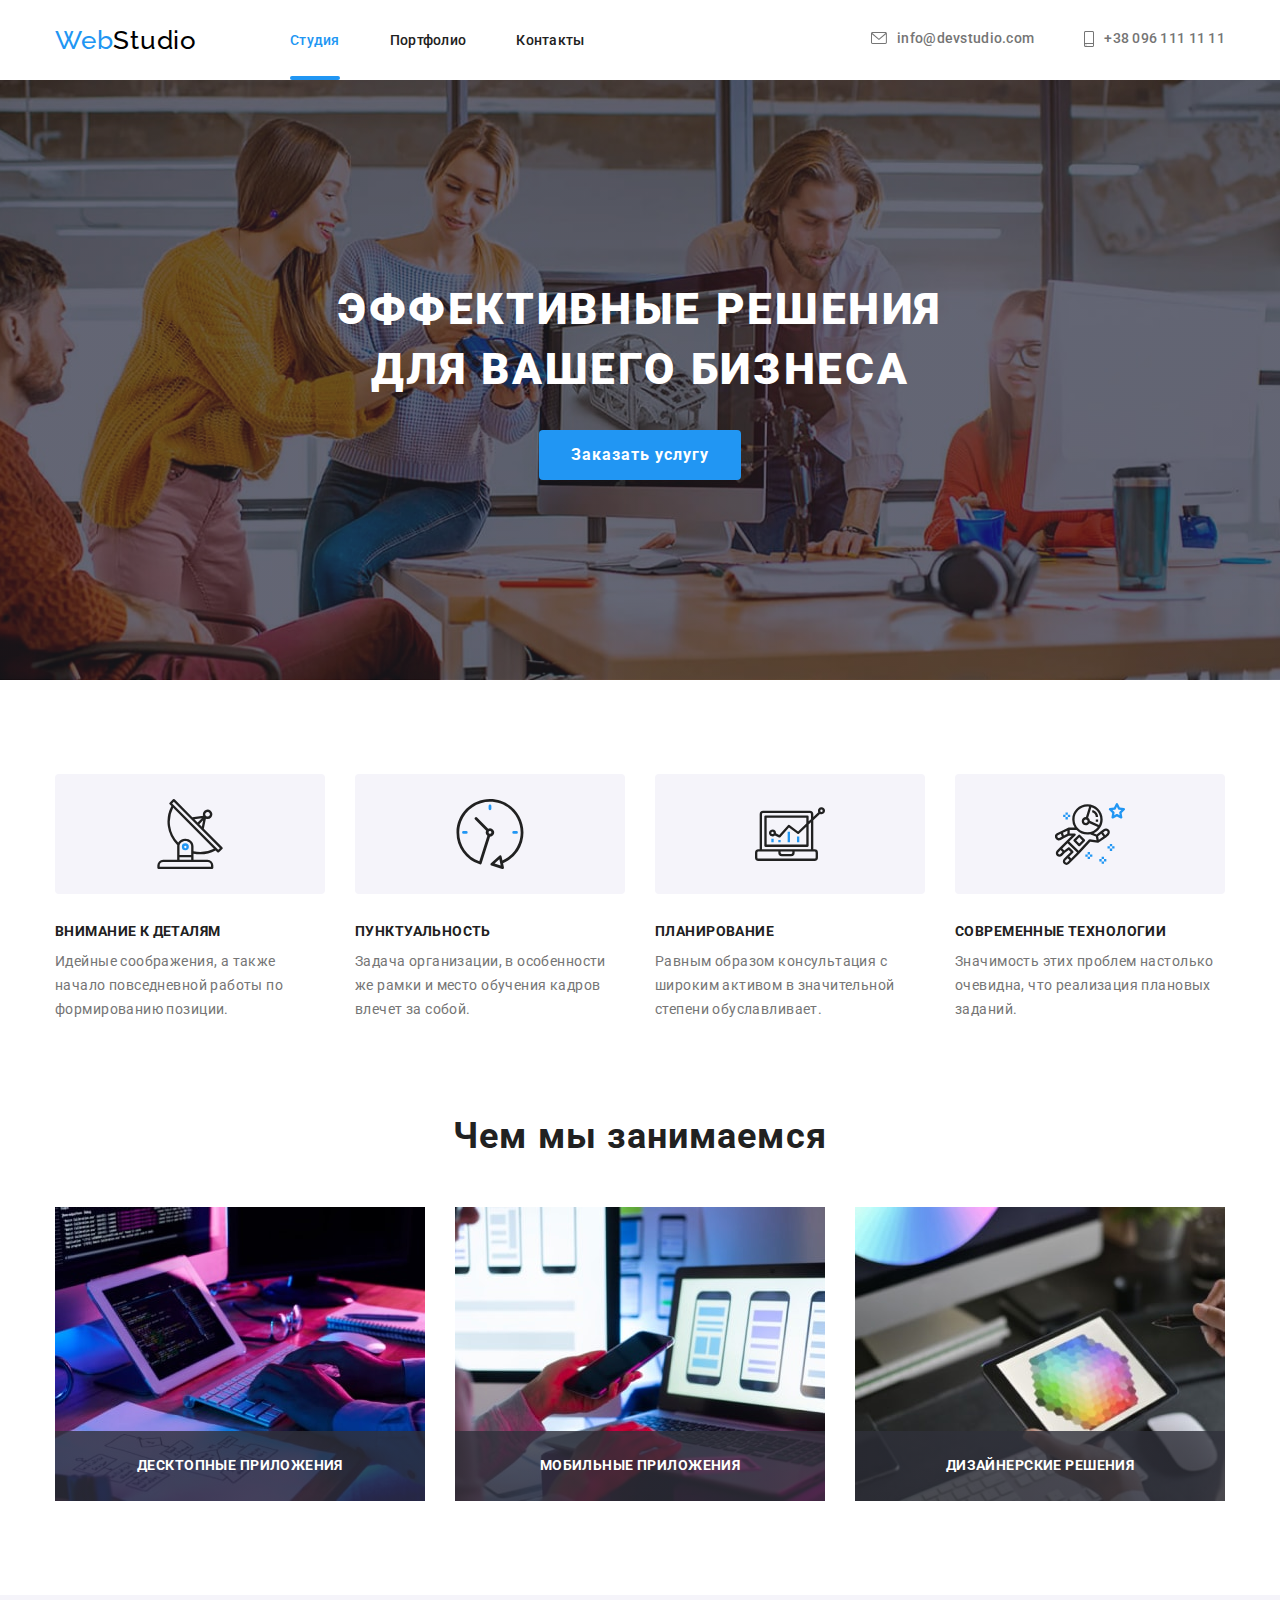
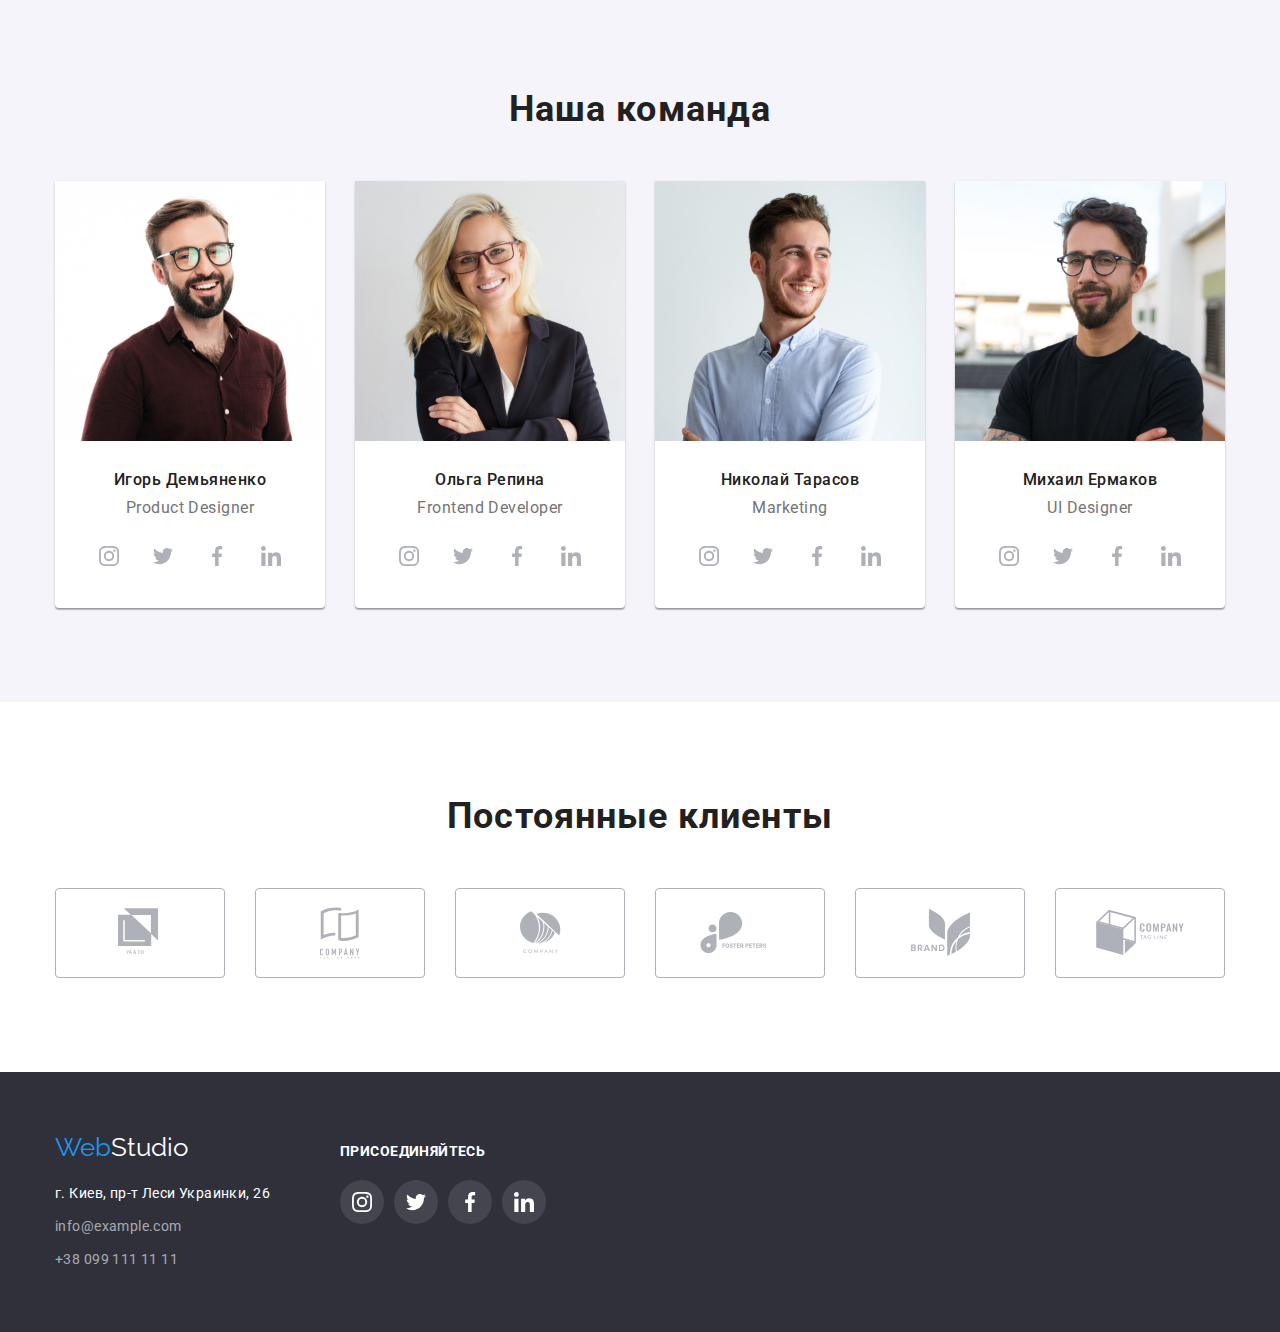
==== index.html @ 97309ea2 "Клонирует репозиторий" ====
<!DOCTYPE html>
<html lang="ru">
  <head>
    <meta charset="UTF-8" />
    <meta name="viewport" content="width=device-width, initial-scale=1.0" />
    <title lang="en">WebStudio</title>
    <link rel="preconnect" href="https://fonts.gstatic.com">
    <link rel="stylesheet" href="./css/modern-normalize.css">
    <link href="https://fonts.googleapis.com/css2?family=Raleway:wght@700&family=Roboto:wght@400;500;700;900&display=swap"
      rel="stylesheet">
    <link rel="stylesheet" href="./css/style.css">
  </head>

  <body>
<!--header-->
    <header>
      <div class="container">
        <nav class="nav">
          <a class="logo-header link" href="./index.html" aria-label="логотип"><span class="logo-web">Web</span>Studio</a>
          <ul class="nav-links list">
            <li class="nav-link-item">
              <a class="studio nav-link current link" href="./index.html">Студия</a>
            </li>
            <li class="nav-link-item">
              <a class="portfolio nav-link link" href="./portfolio.html">Портфолио</a>
            </li>
            <li class="nav-link-item">
              <a class="contacts nav-link link" href="">Контакты</a>
            </li>
          </ul>
        </nav>
        <address class="header-address">
          <ul class="header-address-list list">
            <li class="header-address-item" >
              <a class="address-item link" target="_blank" rel="noopener noreferrer" href="mailto:info@devstudio.com">
                <div class="address-icon">
                  <svg width="16" height="12">
                    <use href="./images/sprite.svg#icon-envelope"></use>
                  </svg>
                </div>
                info@devstudio.com</a>
            </li>
            <li class="header-address-item" >
              <a class="address-item link" target="_blank" rel="noopener noreferrer" href="tel:+380961111111">
                <div class="address-icon">
                  <svg width="10" height="16">
                    <use href="./images/sprite.svg#icon-smartphone"></use>
                  </svg>
                </div>
                +38 096 111 11 11</a>
            </li>
          </ul>
        </address>
      </div>
    </header>

    <main>
      <!--hero section-->
      
      <section class="hero">
        <div class="container hero">
          <h1 class="hero-title">Эффективные решения для вашего бизнеса</h1>
          <button class="button-studio-hero " data-modal-open
                  type="button">
                  Заказать услугу
                      </button>
        </div>
      </section>

      <!-- модальное окно -->
      
      <div class="modal is-hidden" data-modal>
        <div class="modal-window">
          <button class="close-btn" type="button" aria-label="Закрывает модальное окно" data-modal-close>
            <svg class="icon-close">
              <use href="./images/sprite.svg#icon-close-black-18px" width="18" height="18"></use>
            </svg>
          </button>
        </div>
      </div>
      
       <!-- Наши перимущества -->
      <section class="features">
        <div class="container section">
          <h2 class="visually-hidden">Наши перимущества</h2>            
          <ul class="features-list list">
            <li class="features-list-item">
              <div class="features-pic-wrap">
                <svg class="features-pic" >
                  <use href="./images/sprite.svg#icon-antenna"></use>
                </svg>
              </div>
              <h3 class="features-item-title">Внимание к деталям</h3>
              <p class="features-item-text">
                Идейные соображения, а также начало повседневной работы по
                формированию позиции.                
              </p>
            </li>
            <li class="features-list-item">
              <div class="features-pic-wrap">
                <svg class="features-pic" >
                  <use href="./images/sprite.svg#icon-clock "></use>
                </svg>
              </div>
              <h3 class="features-item-title">Пунктуальность</h3>
              <p class="features-item-text">
                Задача организации, в особенности же рамки и место обучения кадров
                влечет за собой.
              </p>
            </li>
            <li class="features-list-item">
              <div class="features-pic-wrap">
                <svg class="features-pic" >
                  <use href="./images/sprite.svg#icon-diagram"></use>
                </svg>
              </div>
              <h3 class="features-item-title">Планирование</h3>
              <p class="features-item-text">
                Равным образом консультация с широким активом в значительной
                степени обуславливает.
              </p>
            </li>
            <li class="features-list-item">
              <div class="features-pic-wrap">
                <svg class="features-pic" >
                  <use href="./images/sprite.svg#icon-astronaut"></use>
                </svg>
              </div>
              <h3 class="features-item-title">Современные технологии</h3>
              <p class="features-item-text">
                Значимость этих проблем настолько очевидна, что реализация
                плановых заданий.
              </p>
            </li>
          </ul>
        <!-- </div> -->
        
        
        <!-- Чем мы занимаемся -->
        <!-- <div class="works"> -->
          <h2 class="works-title section-title">Чем мы занимаемся</h2>
          <ul class="works-list list">
            <li class="works-list-item">
              <img src="./images/typing.jpg" alt="человек печатает на клавиатуре" width="370" height="294" />
              <p class="works-item-title">Десктопные приложения</p>
            </li>
            <li class="works-list-item">
              <img src="./images/looking-on-smartphone.jpg" alt="человек смотрит на смартфон" width="370" height="294" />
              <p class="works-item-title">Мобильные приложения</p> 
            </li>
            <li class="works-list-item">
              <img src="./images/looking-on-tablet.jpg" alt="человек работает с планшетом" width="370" height="294" />
              <p class="works-item-title">Дизайнерские решения</p> 
            </li>
          </ul>
        </div>
      </section>
     

      <!-- Наша команда -->
      <section class="team">
        <div class="container section">
          <h2 class="section-title team-title">Наша команда</h2>
          <ul class="team-list list">
            <li class="team-list-item">
              <img class="team-item-pic" src="./images/team/ihor-demianenko.jpg" alt="Игорь Демьяненко" width="270"
                height="260" />
              <h3 class="team-item-name">Игорь Демьяненко</h3>
              <p class="team-item-text" lang="en">Product Designer</p>
              <ul class="social-list list">
                <li class="social-list-item">
                  <a target="_blank" rel="noopener noreferrer" href="" class="social-link link">
                    <svg class="social-link-item">
                      <use href="./images/sprite.svg#icon-instagram" ></use>
                    </svg>
                  </a>
                </li>
                <li class="social-list-item">
                  <a target="_blank" rel="noopener noreferrer" href="" class="social-link link">
                    <svg class="social-link-item">
                      <use href="./images/sprite.svg#icon-twitter" ></use>
                    </svg>
                  </a>
                </li>
                <li class="social-list-item">
                  <a target="_blank" rel="noopener noreferrer" href="" class="social-link link">
                    <svg class="social-link-item">
                      <use href="./images/sprite.svg#icon-facebook" ></use>
                    </svg>
                  </a>
                </li>
                <li class="social-list-item">
                  <a target="_blank" rel="noopener noreferrer" href="" class="social-link link">
                    <svg class="social-link-item">
                      <use href="./images/sprite.svg#icon-linkedin" ></use>
                    </svg>
                  </a>
                </li>
              </ul>
            </li>
            <li class="team-list-item">
              <img class="team-item-pic" src="./images/team/olga-repina.jpg" alt="Ольга Репина" width="270" height="260" />
              <h3 class="team-item-name">Ольга Репина</h3>
              <p class="team-item-text" lang="en">Frontend Developer</p>
              <ul class="social-list list">
                <li class="social-list-item">
                  <a target="_blank" rel="noopener noreferrer" href="" class="social-link link">
                    <svg class="social-link-item">
                      <use href="./images/sprite.svg#icon-instagram" ></use>
                    </svg>
                  </a>
                </li>
                <li class="social-list-item">
                  <a target="_blank" rel="noopener noreferrer" href="" class="social-link link">
                    <svg class="social-link-item">
                      <use href="./images/sprite.svg#icon-twitter" ></use>
                    </svg>
                  </a>
                </li>
                <li class="social-list-item">
                  <a target="_blank" rel="noopener noreferrer" href="" class="social-link link">
                    <svg class="social-link-item">
                      <use href="./images/sprite.svg#icon-facebook" ></use>
                    </svg>
                  </a>
                </li>
                <li class="social-list-item">
                  <a target="_blank" rel="noopener noreferrer" href="" class="social-link link">
                    <svg class="social-link-item">
                      <use href="./images/sprite.svg#icon-linkedin" ></use>
                    </svg>
                  </a>
                </li>
              </ul>
            </li>
            <li class="team-list-item">
              <img class="team-item-pic" src="./images/team/nikolai-tarasow.jpg" alt="Николай Тарасов" width="270" height="260" />
              <h3 class="team-item-name">Николай Тарасов</h3>
              <p class="team-item-text" lang="en">Marketing</p>
              <ul class="social-list list">
                <li class="social-list-item">
                  <a target="_blank" rel="noopener noreferrer" href="" class="social-link link">
                    <svg class="social-link-item">
                      <use href="./images/sprite.svg#icon-instagram" ></use>
                    </svg>
                  </a>
                </li>
                <li class="social-list-item">
                  <a target="_blank" rel="noopener noreferrer" href="" class="social-link link">
                    <svg class="social-link-item">
                      <use href="./images/sprite.svg#icon-twitter" ></use>
                    </svg>
                  </a>
                </li>
                <li class="social-list-item">
                  <a target="_blank" rel="noopener noreferrer" href="" class="social-link link">
                    <svg class="social-link-item">
                      <use href="./images/sprite.svg#icon-facebook" ></use>
                    </svg>
                  </a>
                </li>
                <li class="social-list-item">
                  <a target="_blank" rel="noopener noreferrer" href="" class="social-link link">
                    <svg class="social-link-item">
                      <use href="./images/sprite.svg#icon-linkedin" ></use>
                    </svg>
                  </a>
                </li>
              </ul>
            </li>
            <li class="team-list-item">
              <img class="team-item-pic" src="./images/team/michail-ermakow.jpg" alt="Михаил Ермаков" width="270" height="260" />
              <h3 class="team-item-name">Михаил Ермаков</h3>
              <p class="team-item-text" lang="en">UI Designer</p>
              <ul class="social-list list">
                <li class="social-list-item">
                  <a target="_blank" rel="noopener noreferrer" href="" class="social-link link">
                    <svg class="social-link-item">
                      <use href="./images/sprite.svg#icon-instagram" ></use>
                    </svg>
                  </a>
                </li>
                <li class="social-list-item">
                  <a target="_blank" rel="noopener noreferrer" href="" class="social-link link">
                    <svg class="social-link-item">
                      <use href="./images/sprite.svg#icon-twitter" ></use>
                    </svg>
                  </a>
                </li>
                <li class="social-list-item">
                  <a target="_blank" rel="noopener noreferrer" href="" class="social-link link">
                    <svg class="social-link-item">
                      <use href="./images/sprite.svg#icon-facebook" ></use>
                    </svg>
                  </a>
                </li>
                <li class="social-list-item">
                  <a target="_blank" rel="noopener noreferrer" href="" class="social-link link">
                    <svg class="social-link-item">
                      <use href="./images/sprite.svg#icon-linkedin" ></use>
                    </svg>
                  </a>
                </li>
              </ul>
            </li>
          </ul>
        </div>
      </section>

      <section class="clients">
        <div class="container section">
          <h2 class="section-title clients-title">Постоянные клиенты</h2>
          <ul class="clients-list list">
            <li class="clients-list-item link">
              <a target="_blank" rel="noopener noreferrer" class="clients-item-link link" href="">
                <svg class="logo-1" >
                  <use href="./images/sprite.svg#icon-logo-1" ></use>
                </svg>
              </a>
            </li>
            <li class="clients-list-item link">
              <a target="_blank" rel="noopener noreferrer" class="clients-item-link link" href="">
                <svg class="logo-2">
                  <use href="./images/sprite.svg#icon-logo-2"></use>
                </svg>
              </a>
            </li>
            <li class="clients-list-item link">
              <a target="_blank" rel="noopener noreferrer" class="clients-item-link link" href="">
                <svg class="logo-3">
                  <use href="./images/sprite.svg#icon-logo-3"></use>
                </svg>
              </a>
            </li>
            <li class="clients-list-item link">
              <a target="_blank" rel="noopener noreferrer" class="clients-item-link link" href="">
                <svg class="logo-4">
                  <use href="./images/sprite.svg#icon-logo-4"></use>
                </svg>
              </a>
            </li>
            <li class="clients-list-item link">
              <a target="_blank" rel="noopener noreferrer" class="clients-item-link link" href="">
                <svg class="logo-5">
                  <use href="./images/sprite.svg#icon-logo-5"></use>
                </svg>
              </a>
            </li>
            <li class="clients-list-item link">
              <a target="_blank" rel="noopener noreferrer" class="clients-item-link link" href="">
                <svg class="logo-6">
                  <use href="./images/sprite.svg#icon-logo-6"></use>
                </svg>
              </a>
            </li>
          </ul>
        </div>
      </section>
    </main>

    <!--footer-->
    <footer class="footer">
      <div class="container footer">
        <div>
          <a class="logo-footer link" href="./index.html" aria-label="логотип"><span class="logo-web">Web</span>Studio</a>
          <address>
            <ul class="footer-list list">
              <li class="footer-list-item">
                <a target="_blank" rel="noopener noreferrer" class="footer-list-link map-link link" href="https://goo.gl/maps/fc8AULogHNXfgkhJ9">г. Киев, пр-т Леси
                  Украинки, 26</a>
              </li>
              <li class="footer-list-item">
                <a target="_blank" rel="noopener noreferrer" class="footer-list-link link" href="mailto:info@example.com">info@example.com</a>
              </li>
              <li class="footer-list-item">
                <a target="_blank" rel="noopener noreferrer" class="footer-list-link link" href="tel:+380991111111">+38 099 111 11 11</a>
              </li>
            </ul>
          </address>
        </div>
        <div class="footer-join">
          <p class="footer-join-text white-uppercase">Присоединяйтесь</p>
          <ul class="social-list list">
            <li class="social-list-item">
              <a target="_blank" rel="noopener noreferrer" href="" class="social-link link">
                <svg class="social-link-item">
                  <use href="./images/sprite.svg#icon-instagram"></use>
                </svg>
              </a>
            </li>
            <li class="social-list-item">
              <a target="_blank" rel="noopener noreferrer" href="" class="social-link link">
                <svg class="social-link-item">
                  <use href="./images/sprite.svg#icon-twitter"></use>
                </svg>
              </a>
            </li>
            <li class="social-list-item">
              <a target="_blank" rel="noopener noreferrer" href="" class="social-link link">
                <svg class="social-link-item">
                  <use href="./images/sprite.svg#icon-facebook"></use>
                </svg>
              </a>
            </li>
            <li class="social-list-item">
              <a target="_blank" rel="noopener noreferrer" href="" class="social-link link">
                <svg class="social-link-item">
                  <use href="./images/sprite.svg#icon-linkedin"></use>
                </svg>
              </a>
            </li>
          </ul>
        </div>
    </footer>
    
    <script src="./js/modal.js"></script>
  </body>
</html>
<!---->
---- css/style.css ----
:root {
  --acent-color: #2196f3;
  --logo-black: #000000;
  --main-color: #757575;
  --title-color: #212121;
  --white-color: #ffffff;
  --backgroud-greay-color: #2f303a;
  --footer-address-color: rgba(255, 255, 255, 0.6);
  --background-color: #f5f4fa;
  --icon-main: #afb1b8;

  --main-font: "Roboto", sans-serif;
  --logo-font: "Raleway", sans-serif;

  --portfolio-item-gep: 30px;

  --time-transition: 250ms;
  --duration-transition: cubic-bezier(0.4, 0, 0.2, 1);
}

/*BODY*/

h1,
h2,
h3,
h4,
h5,
h6 {
  margin: 0;
}

h2,
h3 {
  color: var(--title-color);
}

h1,
h2,
h3,
p,
a,
button {
  font-family: var(--main-font);
}

.link {
  text-decoration: none;
  font-style: normal;
}

.list {
  list-style: none;
  margin: 0;
  padding: 0;
}

p {
  color: var(--main-color);
  margin: 0;
}

img {
  display: block;
}

/* *:focus {
  outline: none;
} */

.container {
  width: 1200px;
  margin: auto;
  padding-left: 15px;
  padding-right: 15px;
}

.container.section {
  padding-top: 94px;
  padding-bottom: 94px;
}
/*BODY*/

/*HEADER*/

header.portfolio {
  border-bottom: 1px solid #ececec;
}

header > .container {
  display: flex;
  align-items: center;
  /* padding-top: 25px;
  padding-bottom: 25px; */
}

.logo-header {
  font-family: var(--logo-font);
  font-size: 26px;
  line-height: 1.17;
  color: var(--logo-black);
  letter-spacing: 0.03em;
  margin-right: 93px;
}

.logo-web {
  color: var(--acent-color);
}

nav {
  display: flex;
  align-items: center;
}
.nav,
.header-address {
  font-family: var(--main-font);
  font-weight: 500;
  font-size: 14px;
  line-height: 1.17em;
  letter-spacing: 0.02em;
}

.nav-links {
  display: flex;
  align-items: center;
}

.nav-link-item:not(:last-child),
.header-address-item:not(:last-child) {
  margin-right: 50px;
}

.nav-link {
  display: inline-block;
  padding: 32px 0;

  color: var(--title-color);
  text-decoration: none;

  transition: var(--time-transition) var(--duration-transition);
}

.header-address {
  margin-left: auto;
}

.header-address-item {
  display: flex;
}

.address-item,
.header-address-list {
  display: flex;
  color: var(--main-color);
  fill: var(--main-color);

  transition: var(--time-transition) var(--duration-transition);
}

.nav-link:hover,
.nav-link:focus,
.address-item:hover,
.address-item:focus {
  color: var(--acent-color);
  fill: var(--acent-color);
}

.address-icon {
  margin-right: 10px;
  margin-top: 1px;
}

.current {
  position: relative;
  display: block;
  color: var(--acent-color);
}

.current::after {
  position: absolute;
  bottom: 0;
  left: 0;

  content: "";
  height: 4px;
  width: 100%;

  background-color: var(--acent-color);
  border-radius: 2px;
}

/*HEADER*/

/*HERO*/
.hero {
  background-image: linear-gradient(
      rgba(47, 48, 58, 0.4),
      rgba(47, 48, 58, 0.4)
    ),
    url(../images/bg-hero.jpg);
  background-repeat: no-repeat;
  background-position: center;
  background-size: 1600px;
}

.container.hero {
  display: block;
  justify-content: center;
  padding-top: 200px;
  padding-bottom: 200px;
}

.hero-title {
  width: 696px;
  padding-bottom: 30px;
  margin-left: auto;
  margin-right: auto;

  font-weight: 900;
  font-size: 44px;
  line-height: 1.36em;
  letter-spacing: 0.06em;

  text-align: center;
  text-transform: uppercase;
  font-family: var(--main-font);
  color: var(--white-color);
}

.button-studio-hero {
  display: block;
  min-width: 200px;
  padding-top: 10px;
  padding-bottom: 10px;
  padding-left: 32px;
  padding-right: 32px;
  margin-left: auto;
  margin-right: auto;
  border-radius: 4px;
  border: transparent;

  font-weight: 700;
  font-size: 16px;
  line-height: 1.87;
  letter-spacing: 0.06em;

  text-decoration: none;
  text-align: center;

  font-family: var(--main-font);
  color: var(--white-color);
  background-color: var(--acent-color);

  cursor: pointer;
}

.visually-hidden {
  position: absolute;
  width: 1px;
  height: 1px;
  margin: -1px;
  border: 0;
  padding: 0;
  white-space: nowrap;
  clip-path: inset(100%);
  clip: rect(0 0 0 0);
  overflow: hidden;
}
/* HERO */

/* MODAL WINDOW */

.modal {
  position: fixed;
  z-index: 1;
  top: 0;
  left: 0;
  opacity: 1;

  width: 100%;
  height: 100%;

  background-image: linear-gradient(rgba(0, 0, 0, 0.2), rgba(0, 0, 0, 0.2));

  transition: var(--time-transition) var(--duration-transition);
}

.modal.is-hidden {
  visibility: hidden;
  pointer-events: none;
  opacity: 0;
}

.modal-window {
  position: absolute;
  top: 50%;
  left: 50%;
  transform: translate(-50%, -50%) scale(1);

  width: 528px;
  height: 581px;

  background-color: #fff;
  box-shadow: 0px 1px 3px rgba(0, 0, 0, 0.12), 0px 1px 1px rgba(0, 0, 0, 0.14),
    0px 2px 1px rgba(0, 0, 0, 0.2);
  border-radius: 4px;

  transition: transform var(--time-transition) var(--duration-transition);
}

.modal.is-hidden .modal-window {
  transform: translate(-50%, -50%) scale(0.8);
}

.close-btn {
  position: absolute;
  top: 8px;
  right: 8px;

  width: 30px;
  height: 30px;
  padding: 5px;

  justify-content: center;

  border: 1px solid rgba(0, 0, 0, 0.1);
  border-radius: 50%;
  background-color: transparent;

  cursor: pointer;
}

.icon-close {
  width: 100%;
  height: 100%;
}
/* MODAL WINDOW */

/* FEATURES */
.features-list {
  display: flex;
  margin-bottom: 94px;
}

.features-pic-wrap {
  display: flex;
  justify-content: center;
  align-items: center;
  width: 270px;
  height: 120px;
  margin-bottom: 30px;
  background-color: var(--background-color);
  border-radius: 4px;
}

.features-pic {
  width: 70px;
  height: 70px;
}

.features-list-item {
  max-width: 270px;
}

.features-list-item:not(:last-child) {
  margin-right: 30px;
}

.features-item-title {
  margin-bottom: 10px;

  font-weight: 700;
  font-size: 14px;
  line-height: 1.14em;
  letter-spacing: 0.03em;
  text-transform: uppercase;
  color: var(--title-color);
}

.features-item-text {
  font-weight: 400;
  font-size: 14px;
  line-height: 1.71em;
  letter-spacing: 0.03em;
}
/* FEATURES */

/*WORKS*/
.section-title {
  font-weight: 700;
  font-size: 36px;
  line-height: 1.17%em;
  text-align: center;
  letter-spacing: 0.03em;
  margin-bottom: 50px;
}

.works-list {
  display: flex;
}

.works-list-item {
  position: relative;
}

.works-list-item:not(:last-child) {
  margin-right: 30px;
}

.works-item-title {
  position: absolute;
  bottom: 0;

  width: 100%;
  padding: 27px 0;

  font-size: 14px;
  font-weight: 700;
  line-height: 1.14;
  letter-spacing: 0.03em;
  text-align: center;
  text-transform: uppercase;
  color: var(--white-color);

  background-image: linear-gradient(
    rgba(47, 48, 58, 0.8),
    rgba(47, 48, 58, 0.8)
  );
}
/*WORKS*/

/*TEAM*/
.team {
  background-color: var(--background-color);
}

.team-list {
  display: flex;
}

.team-list-item {
  padding-bottom: 30px;
  box-shadow: 0px 1px 3px rgba(0, 0, 0, 0.12), 0px 1px 1px rgba(0, 0, 0, 0.14),
    0px 2px 1px rgba(0, 0, 0, 0.2);
  border-bottom-left-radius: 4px;
  border-bottom-right-radius: 4px;
  background-color: var(--white-color);
}

.team-list-item:not(:last-child) {
  margin-right: 30px;
}

.team-item-pic {
  margin-bottom: 30px;
}

.team-item-name {
  margin-bottom: 10px;

  font-weight: 500;
  font-size: 16px;
  line-height: 1.18em;
  letter-spacing: 0.03em;
  text-align: center;
}

.team-item-text {
  margin-bottom: 16px;
  font-weight: 400;
  font-size: 16px;
  line-height: 1.18em;
  text-align: center;
  letter-spacing: 0.03em;
}

.social-list {
  display: flex;
  margin-right: -10px;
  justify-content: center;
}

.social-list-item {
  display: flex;
  margin-right: 10px;
}

.social-link {
  display: flex;
  justify-content: center;
  align-items: center;
  width: 44px;
  height: 44px;
  border-radius: 50%;
  background-color: transparent;
  fill: var(--icon-main);

  transition: var(--time-transition) var(--duration-transition);
}

.social-link:hover,
.social-link:focus,
.footer .social-link:hover,
.footer .social-link:focus {
  background-color: var(--acent-color);
  fill: var(--white-color);
}

.social-link-item {
  width: 20px;
  height: 20px;
}

/*TEAM*/

/*PORTFOLIO*/
.portfolio-buttons {
  display: flex;
  margin-bottom: 50px;
  /* margin-right: auto;
  margin-left: auto; */
  justify-content: center;
}

.portfolio-button {
  display: block;
}

.portfolio-btn {
  padding-top: 6px;
  padding-bottom: 6px;
  padding-right: 22px;
  padding-left: 22px;

  font-family: var(--main-font);
  font-style: normal;
  font-weight: 500;
  font-size: 16px;
  line-height: 1.62em;
  letter-spacing: 0.03em;
  text-align: center;

  color: var(--title-color);
  background: var(--background-color);
  border-radius: 4px;
  border: transparent;

  cursor: pointer;
  transition: var(--time-transition) var(--duration-transition);
}

.portfolio-button:not(:last-child) {
  margin-right: 8px;
}

.portfolio-btn:hover,
.portfolio-btn:focus {
  color: var(--white-color);
  background-color: var(--acent-color);
  box-shadow: 0px 3px 1px rgba(0, 0, 0, 0.1), 0px 1px 2px rgba(0, 0, 0, 0.08),
    0px 2px 2px rgba(0, 0, 0, 0.12);
}

.portfolio-list {
  display: flex;
  flex-wrap: wrap;
  margin-top: calc(-1 * var(--portfolio-item-gep));
  margin-left: calc(-1 * var(--portfolio-item-gep));
  /* outline: 1px solid black; */
}

.portfolio-item {
  flex-basis: calc(100% / 3 - 30px);

  /* border: 1px solid #eeeeee;
  overflow: clip; */
  margin-top: var(--portfolio-item-gep);
  margin-left: var(--portfolio-item-gep);
}

.portfolio-item-link {
  display: block;
  position: relative;

  transition: var(--time-transition) var(--duration-transition);
}

.portfolio-item-link:hover,
.portfolio-item-link:focus {
  box-shadow: 0px 1px 1px rgba(0, 0, 0, 0.12), 0px 4px 4px rgba(0, 0, 0, 0.06),
    1px 4px 6px rgba(0, 0, 0, 0.16);
}

.portfolio-item-link:hover .portfolio-item-description,
.portfolio-item-link:focus .portfolio-item-description {
  transform: translateY(0);
}

.portfolio-thumb {
  position: relative;
  overflow: hidden;
}

.portfolio-item-description {
  position: absolute;
  left: 0;
  top: 0;
  padding: 63px 24px;
  height: 294px;

  font-weight: 400;
  font-size: 18px;
  line-height: 1.56;
  letter-spacing: 0.03em;
  color: var(--white-color);

  background-image: linear-gradient(
    rgba(33, 150, 243, 0.9),
    rgba(33, 150, 243, 0.9)
  );

  transform: translateY(100%);
  transition: var(--time-transition) var(--duration-transition);
}

.portfolio-img {
  width: 100%;
}

.portfolio-item-details {
  padding-top: 20px;
  padding-bottom: 20px;
  border: 1px solid #eeeeee;
  border-top: 1px solid transparent;
}

.portfolio-item-title {
  margin-bottom: 4px;
  margin-left: 17px;

  font-family: var(--main-font);
  font-weight: 700;
  font-size: 18px;
  line-height: 2em;
  letter-spacing: 0.06em;
}

.portfolio-item-type {
  margin-left: 17px;

  font-family: var(--main-font);
  font-weight: 400;
  font-size: 16px;
  line-height: 1.87em;
  letter-spacing: 0.03em;
}

/*PORTFOLIO*/

/* CLIENTS */

.clients-list {
  display: flex;
  justify-content: space-between;
}

.clients-item-link {
  display: flex;
  justify-content: center;
  align-items: center;

  width: 170px;
  height: 90px;

  fill: var(--icon-main);
  border: 1px solid var(--icon-main);
  border-radius: 4px;

  transition: var(--time-transition) var(--duration-transition);
}

.clients-item-link:hover,
.clients-item-link:focus {
  fill: var(--acent-color);
  border: 1px solid var(--acent-color);
}

.logo-1 {
  width: 44.27px;
  height: 49.23px;
}

.logo-2 {
  width: 40px;
  height: 52px;
}

.logo-3 {
  width: 41px;
  height: 42.6px;
}

.logo-4 {
  width: 79.66px;
  height: 42.02px;
}

.logo-5 {
  width: 59px;
  height: 47px;
}

.logo-6 {
  width: 88.48px;
  height: 45.44px;
}
/* CLIENTS */

/*FOOTER*/
.footer {
  background-color: var(--backgroud-greay-color);
}

.container.footer {
  display: flex;
  align-items: baseline;
  padding-top: 60px;
  padding-bottom: 60px;
}

.logo-footer {
  display: inline-block;
  margin-bottom: 20px;

  font-family: var(--logo-font);
  font-size: 26px;
  line-height: 1.17;
  color: var(--white-color);
}

.footer-list-link,
.footer-join-text {
  font-size: 14px;
  letter-spacing: 0.03em;
}

.footer-list-link {
  font-weight: 400;
  line-height: 1.71;
  color: rgba(255, 255, 255, 0.6);
}

.footer-list-item:not(:last-child) {
  margin-bottom: 9px;
}

.footer-list-link.map-link {
  color: var(--white-color);
}

.footer-join-text {
  margin-bottom: 20px;

  font-weight: 700;
  line-height: 1.14;
  text-transform: uppercase;

  color: var(--white-color);
}

.footer-join {
  margin-left: 70px;
}

.footer .social-link {
  background-color: rgba(255, 255, 255, 0.1);
  fill: var(--white-color);
}
/*FOOTER*/
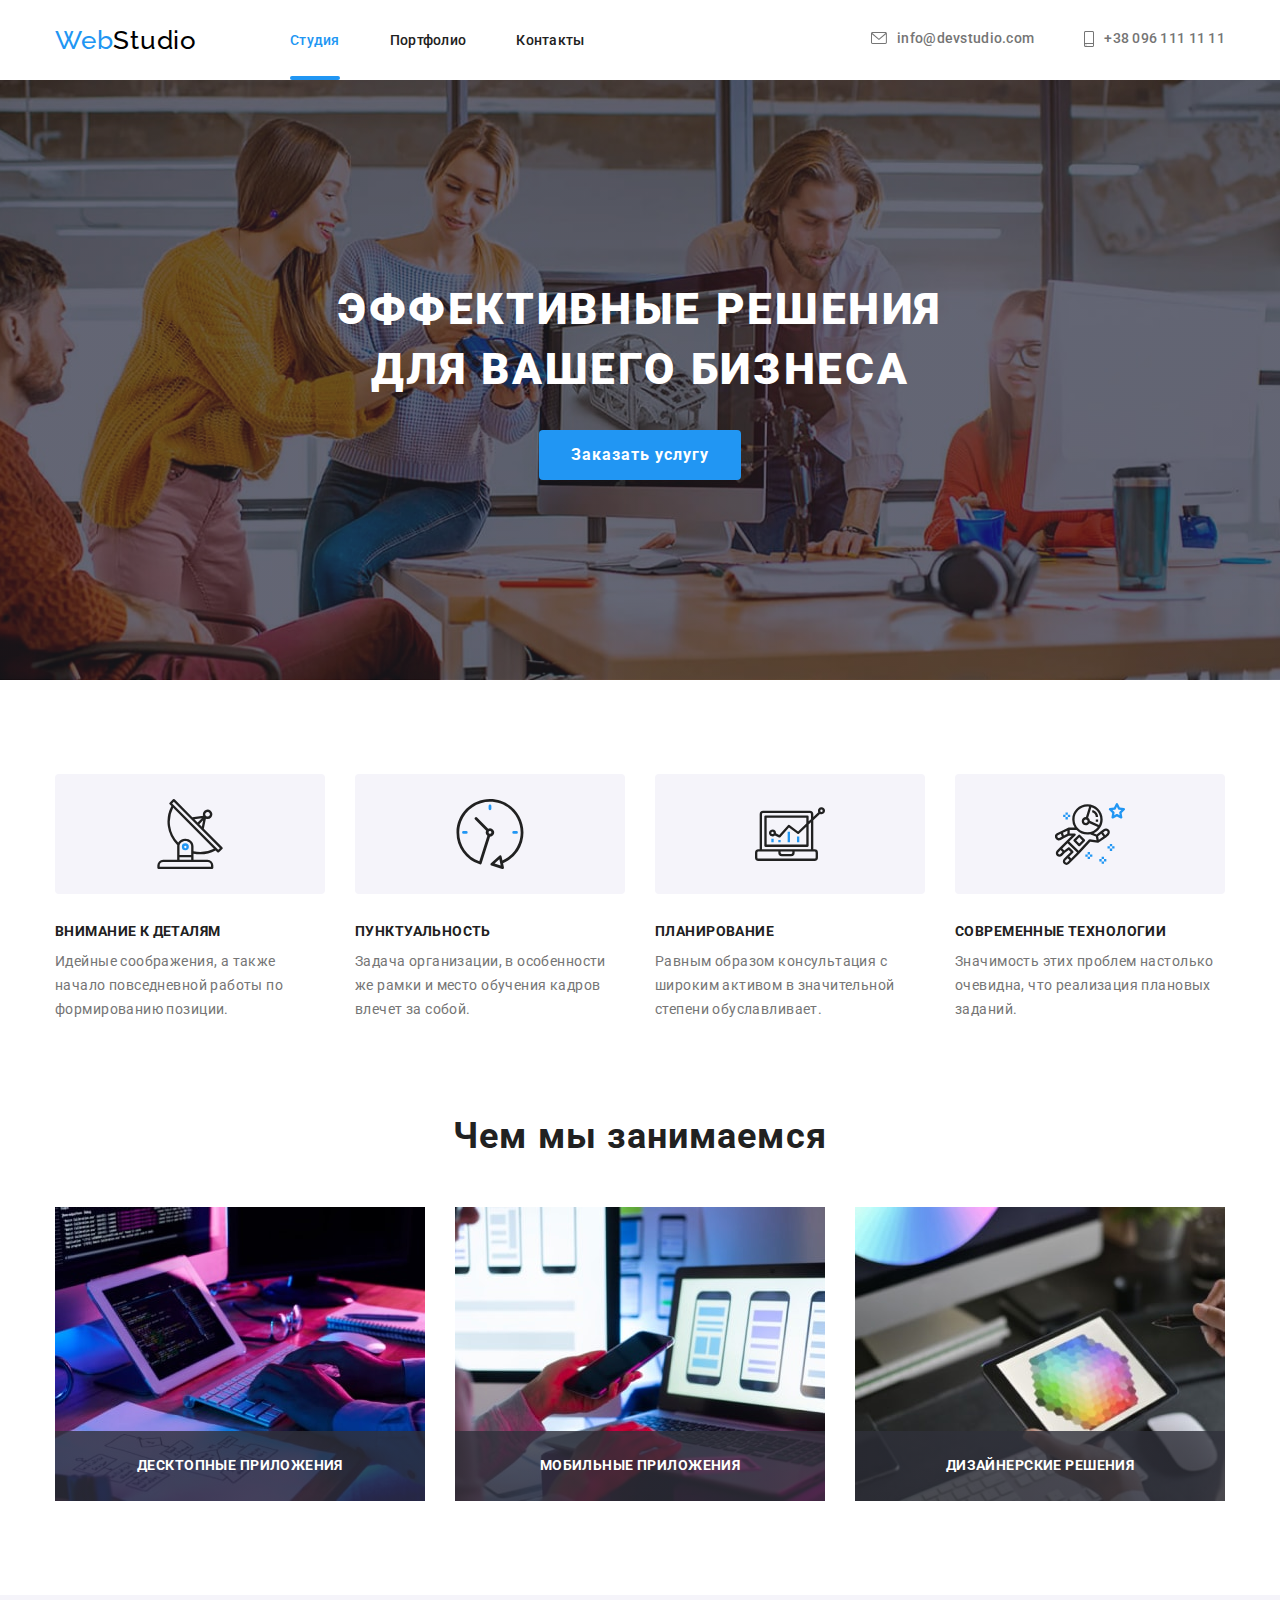
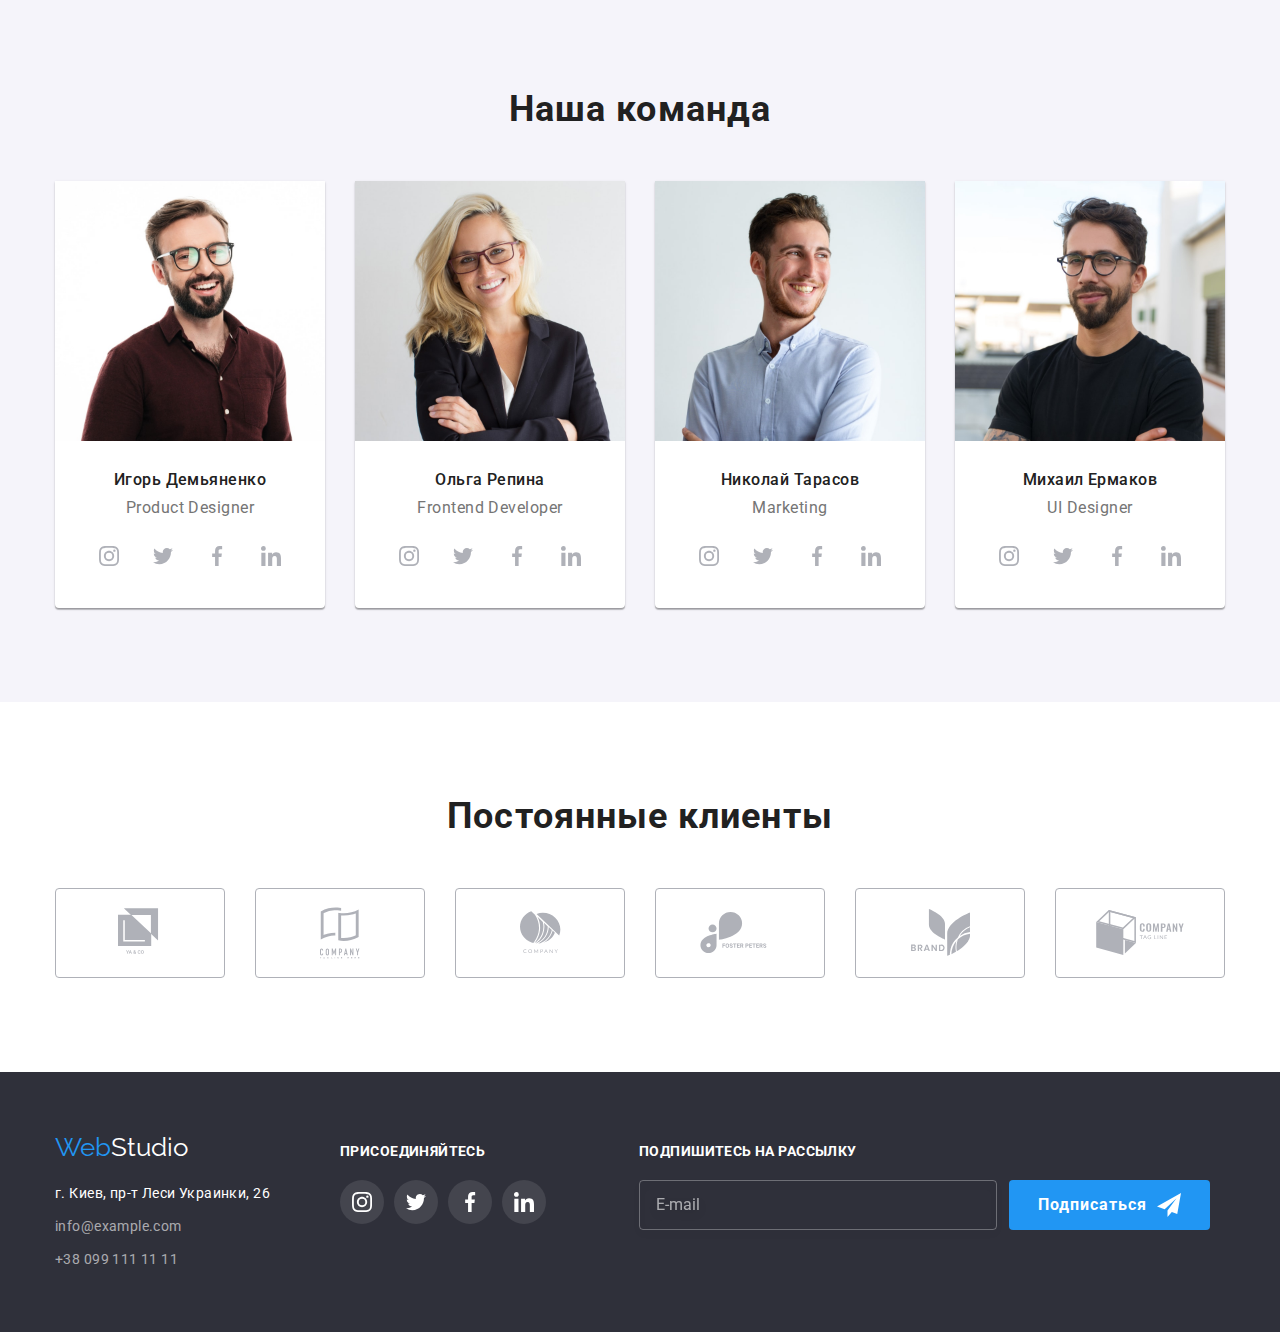
==== commit ea052546: "Добавляет и оформляет форму в футере" ====
--- a/index.html
+++ b/index.html
@@ -60,7 +60,7 @@
       <section class="hero">
         <div class="container hero">
           <h1 class="hero-title">Эффективные решения для вашего бизнеса</h1>
-          <button class="button-studio-hero " data-modal-open
+          <button class="button-studio-hero btn" data-modal-open
                   type="button">
                   Заказать услугу
                       </button>
@@ -361,6 +361,8 @@
     <!--footer-->
     <footer class="footer">
       <div class="container footer">
+
+        <!-- address-->
         <div>
           <a class="logo-footer link" href="./index.html" aria-label="логотип"><span class="logo-web">Web</span>Studio</a>
           <address>
@@ -378,6 +380,8 @@
             </ul>
           </address>
         </div>
+
+        <!--social links-->
         <div class="footer-join">
           <p class="footer-join-text white-uppercase">Присоединяйтесь</p>
           <ul class="social-list list">
@@ -411,6 +415,20 @@
             </li>
           </ul>
         </div>
+
+        <!--subscribe-->
+        <div class="footer-subscribe">
+          <p class="footer-subscribe-call">Подпишитесь на рассылку</p>
+          <form action="#" class="subscribe-form">
+            <input class="subscribe-input" type="email" name="email" placeholder="E-mail">
+            <button class="subscribe-btn btn" type="submit">
+              Подписаться
+              <svg class="icon-send" >
+                <use href="./images/sprite.svg#icon-send"></use>
+              </svg>
+            </button>
+          </form>
+        </div>
     </footer>
     
     <script src="./js/modal.js"></script>
--- a/css/style.css
+++ b/css/style.css
@@ -78,6 +78,26 @@
   padding-top: 94px;
   padding-bottom: 94px;
 }
+
+.btn {
+  display: block;
+  padding-top: 10px;
+  padding-bottom: 10px;
+
+  font-weight: 700;
+  font-size: 16px;
+  line-height: 1.87;
+  letter-spacing: 0.06em;
+  text-align: center;
+  font-family: var(--main-font);
+  color: var(--white-color);
+
+  background-color: var(--acent-color);
+  border-radius: 4px;
+  border: transparent;
+
+  cursor: pointer;
+}
 /*BODY*/
 
 /*HEADER*/
@@ -227,30 +247,11 @@
 }
 
 .button-studio-hero {
-  display: block;
-  min-width: 200px;
-  padding-top: 10px;
-  padding-bottom: 10px;
   padding-left: 32px;
   padding-right: 32px;
   margin-left: auto;
   margin-right: auto;
-  border-radius: 4px;
-  border: transparent;
-
-  font-weight: 700;
-  font-size: 16px;
-  line-height: 1.87;
-  letter-spacing: 0.06em;
-
   text-decoration: none;
-  text-align: center;
-
-  font-family: var(--main-font);
-  color: var(--white-color);
-  background-color: var(--acent-color);
-
-  cursor: pointer;
 }
 
 .visually-hidden {
@@ -738,7 +739,8 @@
 }
 
 .footer-list-link,
-.footer-join-text {
+.footer-join-text,
+.footer-subscribe-call {
   font-size: 14px;
   letter-spacing: 0.03em;
 }
@@ -757,7 +759,8 @@
   color: var(--white-color);
 }
 
-.footer-join-text {
+.footer-join-text,
+.footer-subscribe-call {
   margin-bottom: 20px;
 
   font-weight: 700;
@@ -775,4 +778,50 @@
   background-color: rgba(255, 255, 255, 0.1);
   fill: var(--white-color);
 }
+
+.subscribe-form {
+  display: flex;
+  /* align-items: center; */
+}
+
+.subscribe-input {
+  width: 358px;
+  padding-left: 16px;
+  background-color: transparent;
+
+  font-family: var(--main-font);
+  font-size: 16px;
+  line-height: 1.25;
+  color: var(--footer-address-color);
+
+  border: 1px solid rgba(255, 255, 255, 0.3);
+  border-radius: 4px;
+  filter: drop-shadow(0px 4px 4px rgba(0, 0, 0, 0.15));
+}
+
+.subscribe-input::placeholder {
+  font-family: var(--main-font);
+  font-size: 16px;
+  line-height: 1.25;
+  color: var(--footer-address-color);
+}
+
+.footer-subscribe {
+  margin-left: 93px;
+}
+
+.subscribe-btn {
+  display: flex;
+  align-items: center;
+  padding-left: 29px;
+  padding-right: 29px;
+  margin-left: 12px;
+}
+
+.icon-send {
+  fill: white;
+  width: 24px;
+  height: 24px;
+  margin-left: 10px;
+}
 /*FOOTER*/
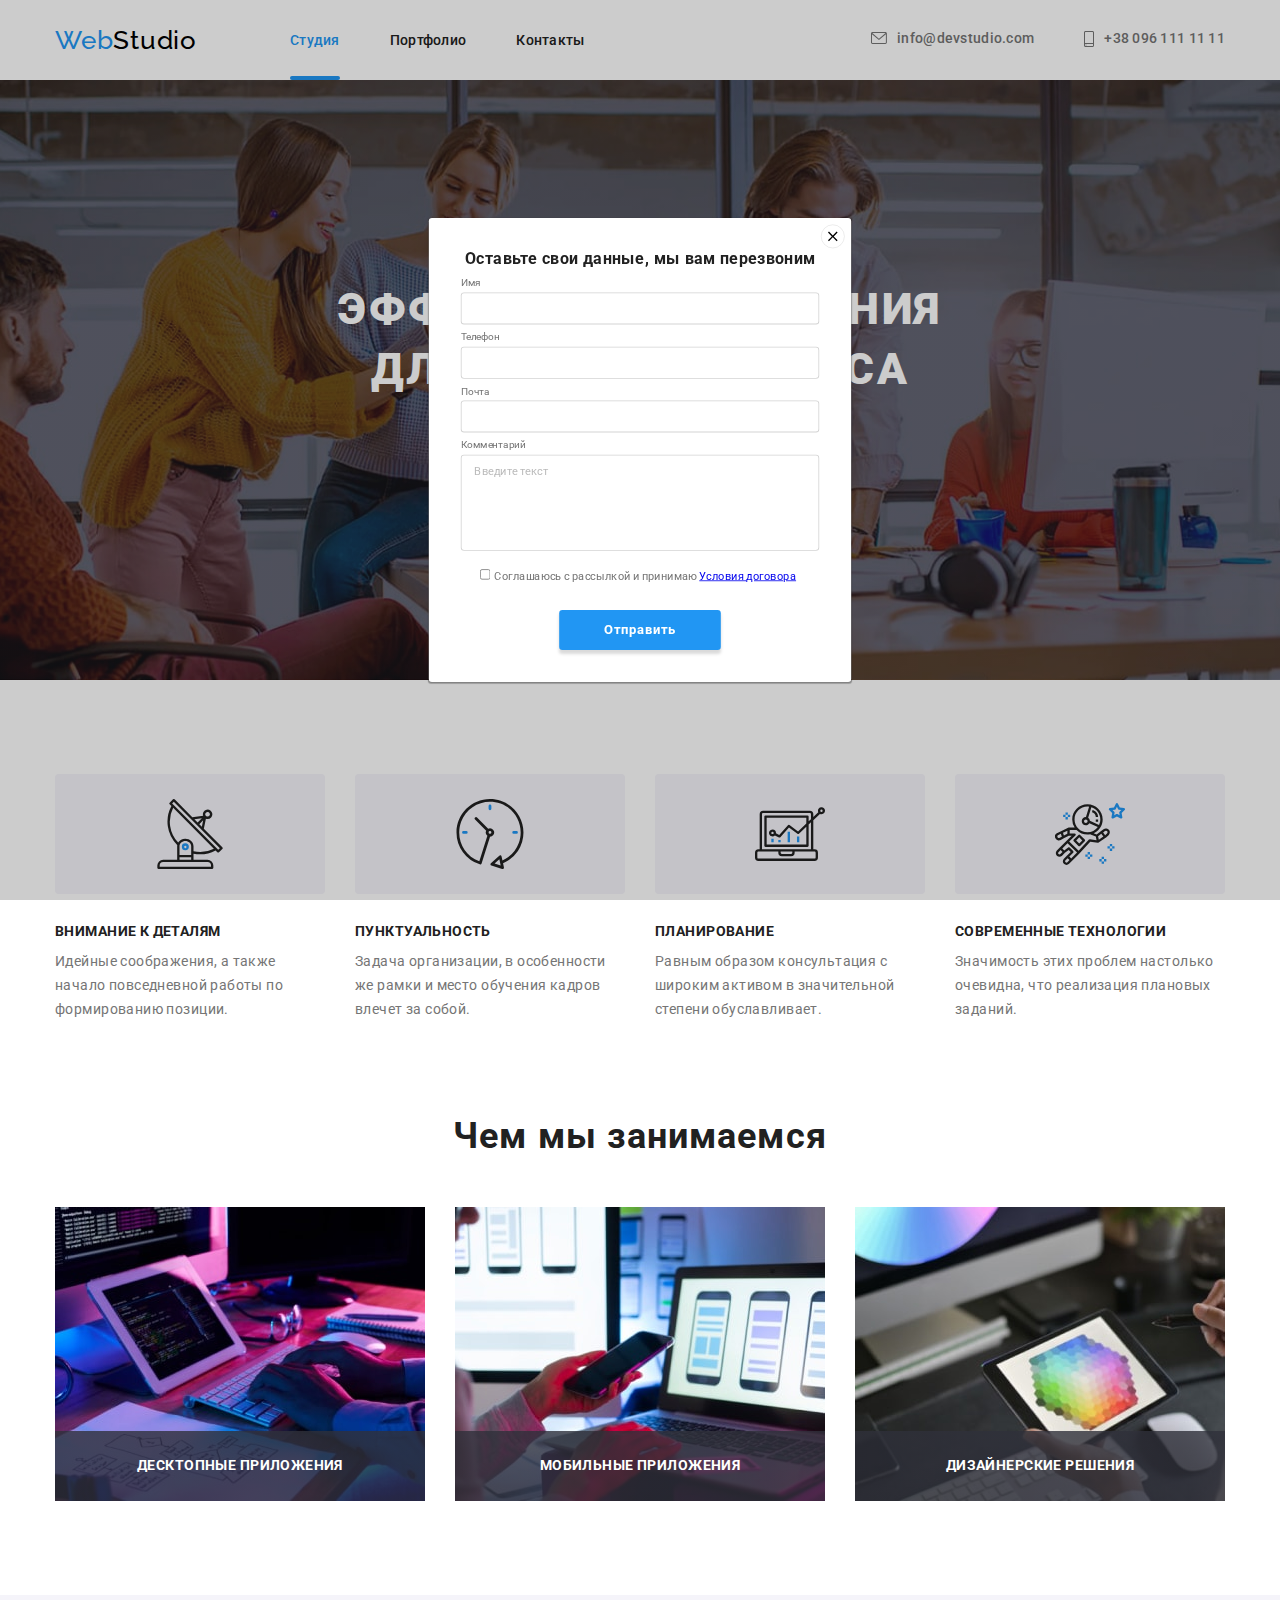
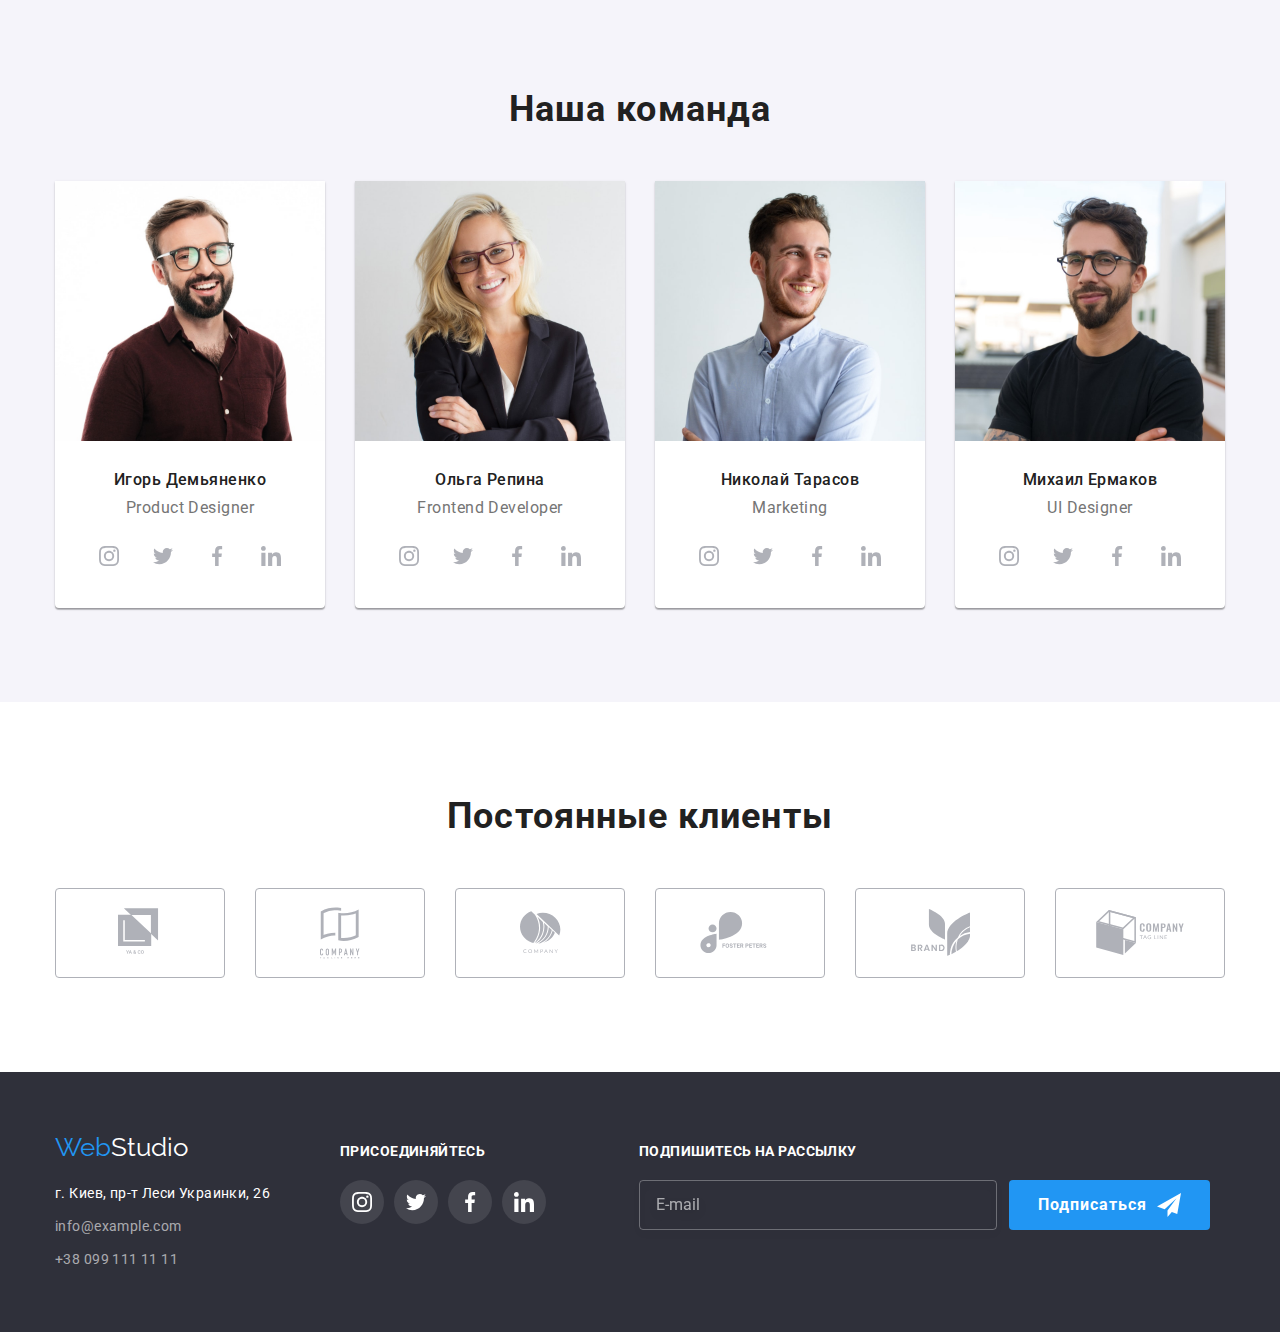
==== commit 8e46e951: "добавляет стилизацию формы" ====
--- a/index.html
+++ b/index.html
@@ -67,19 +67,8 @@
         </div>
       </section>
 
-      <!-- модальное окно -->
-      
-      <div class="modal is-hidden" data-modal>
-        <div class="modal-window">
-          <button class="close-btn" type="button" aria-label="Закрывает модальное окно" data-modal-close>
-            <svg class="icon-close">
-              <use href="./images/sprite.svg#icon-close-black-18px" width="18" height="18"></use>
-            </svg>
-          </button>
-        </div>
-      </div>
-      
-       <!-- Наши перимущества -->
+          
+      <!-- Наши перимущества -->
       <section class="features">
         <div class="container section">
           <h2 class="visually-hidden">Наши перимущества</h2>            
@@ -431,6 +420,46 @@
         </div>
     </footer>
     
+    <!-- модальное окно -->
+
+    <div class="modal is-hidden" data-modal>
+      <div class="modal-window">
+        <button class="close-btn" type="button" aria-label="Закрывает модальное окно" data-modal-close>
+          <svg class="icon-close">
+            <use href="./images/sprite.svg#icon-close-black-18px" width="18" height="18"></use>
+          </svg>
+        </button>
+        <p class="modal-call-text">Оставьте свои данные, мы вам перезвоним</p>
+        <form class="modal-form" action="#">
+          <label class="modal-form-field">
+            Имя
+            <input type="text" name="user-name" placeholder=" ">
+          </label>
+          <label class="modal-form-field">
+            Телефон
+            <input type="tel" name="user-tel" placeholder=" ">
+          </label>
+          <label class="modal-form-field" >
+            Почта
+            <input type="email" name="user-email" placeholder=" ">
+          </label>
+          <label class="modal-form-field message">
+            Комментарий
+            <textarea class="user-message" name="user-message" placeholder="Введите текст"></textarea>
+          </label>
+          <div class="checkbox-conditions">
+            <input type="checkbox" name="accept-conditions" value="accepted">
+            <label class="modal-accept-conditions">
+              Соглашаюсь с рассылкой и принимаю
+              <a href="#">Условия договора</a>
+            </label>
+          </div>
+          <button class="modal-form-submit btn" type="submit">Отправить</button>
+        </form>
+
+      </div>
+    </div>
+
     <script src="./js/modal.js"></script>
   </body>
 </html>
--- a/css/style.css
+++ b/css/style.css
@@ -98,7 +98,7 @@
 
   cursor: pointer;
 }
-/*BODY*/
+/*END BODY*/
 
 /*HEADER*/
 
@@ -208,7 +208,7 @@
   border-radius: 2px;
 }
 
-/*HEADER*/
+/*END HEADER*/
 
 /*HERO*/
 .hero {
@@ -266,75 +266,7 @@
   clip: rect(0 0 0 0);
   overflow: hidden;
 }
-/* HERO */
-
-/* MODAL WINDOW */
-
-.modal {
-  position: fixed;
-  z-index: 1;
-  top: 0;
-  left: 0;
-  opacity: 1;
-
-  width: 100%;
-  height: 100%;
-
-  background-image: linear-gradient(rgba(0, 0, 0, 0.2), rgba(0, 0, 0, 0.2));
-
-  transition: var(--time-transition) var(--duration-transition);
-}
-
-.modal.is-hidden {
-  visibility: hidden;
-  pointer-events: none;
-  opacity: 0;
-}
-
-.modal-window {
-  position: absolute;
-  top: 50%;
-  left: 50%;
-  transform: translate(-50%, -50%) scale(1);
-
-  width: 528px;
-  height: 581px;
-
-  background-color: #fff;
-  box-shadow: 0px 1px 3px rgba(0, 0, 0, 0.12), 0px 1px 1px rgba(0, 0, 0, 0.14),
-    0px 2px 1px rgba(0, 0, 0, 0.2);
-  border-radius: 4px;
-
-  transition: transform var(--time-transition) var(--duration-transition);
-}
-
-.modal.is-hidden .modal-window {
-  transform: translate(-50%, -50%) scale(0.8);
-}
-
-.close-btn {
-  position: absolute;
-  top: 8px;
-  right: 8px;
-
-  width: 30px;
-  height: 30px;
-  padding: 5px;
-
-  justify-content: center;
-
-  border: 1px solid rgba(0, 0, 0, 0.1);
-  border-radius: 50%;
-  background-color: transparent;
-
-  cursor: pointer;
-}
-
-.icon-close {
-  width: 100%;
-  height: 100%;
-}
-/* MODAL WINDOW */
+/*END HERO */
 
 /* FEATURES */
 .features-list {
@@ -383,7 +315,7 @@
   line-height: 1.71em;
   letter-spacing: 0.03em;
 }
-/* FEATURES */
+/*END FEATURES */
 
 /*WORKS*/
 .section-title {
@@ -427,7 +359,7 @@
     rgba(47, 48, 58, 0.8)
   );
 }
-/*WORKS*/
+/*END WORKS*/
 
 /*TEAM*/
 .team {
@@ -511,7 +443,7 @@
   height: 20px;
 }
 
-/*TEAM*/
+/*END TEAM*/
 
 /*PORTFOLIO*/
 .portfolio-buttons {
@@ -655,7 +587,7 @@
   letter-spacing: 0.03em;
 }
 
-/*PORTFOLIO*/
+/*END PORTFOLIO*/
 
 /* CLIENTS */
 
@@ -714,7 +646,7 @@
   width: 88.48px;
   height: 45.44px;
 }
-/* CLIENTS */
+/*END CLIENTS */
 
 /*FOOTER*/
 .footer {
@@ -824,4 +756,168 @@
   height: 24px;
   margin-left: 10px;
 }
-/*FOOTER*/
+/*END FOOTER*/
+
+/* MODAL WINDOW */
+
+.modal {
+  position: fixed;
+  z-index: 1;
+  top: 0;
+  left: 0;
+  opacity: 1;
+
+  width: 100%;
+  height: 100%;
+
+  background-image: linear-gradient(rgba(0, 0, 0, 0.2), rgba(0, 0, 0, 0.2));
+
+  transition: var(--time-transition) var(--duration-transition);
+}
+
+/* .modal.is-hidden {
+  visibility: hidden;
+  pointer-events: none;
+  opacity: 0;
+} */
+
+.modal-window {
+  position: absolute;
+  top: 50%;
+  left: 50%;
+  transform: translate(-50%, -50%) scale(1);
+
+  width: 528px;
+  /* height: 581px; */
+  padding: 40px;
+
+  background-color: #fff;
+  box-shadow: 0px 1px 3px rgba(0, 0, 0, 0.12), 0px 1px 1px rgba(0, 0, 0, 0.14),
+    0px 2px 1px rgba(0, 0, 0, 0.2);
+  border-radius: 4px;
+
+  transition: transform var(--time-transition) var(--duration-transition);
+}
+
+.modal.is-hidden .modal-window {
+  transform: translate(-50%, -50%) scale(0.8);
+}
+
+.close-btn {
+  position: absolute;
+  top: 8px;
+  right: 8px;
+
+  width: 30px;
+  height: 30px;
+  padding: 5px;
+
+  justify-content: center;
+
+  border: 1px solid rgba(0, 0, 0, 0.1);
+  border-radius: 50%;
+  background-color: transparent;
+
+  cursor: pointer;
+}
+
+.icon-close {
+  width: 100%;
+  height: 100%;
+}
+
+/* modal form */
+
+.modal-call-text {
+  width: 100%;
+  margin-bottom: 12px;
+  font-weight: 700;
+  font-size: 20px;
+  line-height: 1.15;
+  color: var(--title-color);
+  letter-spacing: 0.03em;
+  text-align: center;
+}
+
+.modal-form-field,
+.modal-form-field > input,
+.modal-form-field > textarea {
+  display: block;
+}
+
+.modal-form-field > input,
+.modal-form-field > textarea {
+  margin-top: 4px;
+}
+
+.modal-form-field,
+.modal-accept-conditions {
+  color: var(--main-color);
+  font-family: var(--main-font);
+  font-weight: 400;
+}
+
+.modal-form-field {
+  margin-bottom: 10px;
+
+  font-size: 12px;
+  line-height: 1.15;
+  letter-spacing: 0.01em;
+}
+
+.modal-form-field > input {
+  width: 100%;
+  height: 40px;
+  border: 1px solid rgba(33, 33, 33, 0.2);
+  border-radius: 4px;
+}
+
+.modal-form-field.message {
+  margin-bottom: 20px;
+}
+
+.user-message {
+  width: 100%;
+  height: 120px;
+  padding: 12px 16px;
+
+  font-family: var(--main-font);
+  font-weight: 400;
+  font-size: 14px;
+  line-height: 1.14;
+  letter-spacing: 0.01em;
+  color: var(--main-color);
+
+  border: 1px solid rgba(33, 33, 33, 0.2);
+  border-radius: 4px;
+  resize: none;
+}
+
+.user-message::placeholder {
+  /* font-family: var(--main-font);
+  font-weight: 400;
+  font-size: 14px;
+  line-height: 1.14;
+  letter-spacing: 0.01em; */
+  color: rgba(117, 117, 117, 0.5);
+}
+
+.checkbox-conditions {
+  padding-left: 24px;
+  margin-bottom: 30px;
+}
+
+.modal-accept-conditions {
+  font-size: 14px;
+  line-height: 1.71;
+}
+
+.modal-form-submit {
+  margin: 0 auto;
+  padding-left: 56px;
+  padding-right: 56px;
+  box-shadow: 0px 4px 4px rgba(0, 0, 0, 0.15);
+}
+/* END modal form */
+
+/* END MODAL WINDOW */
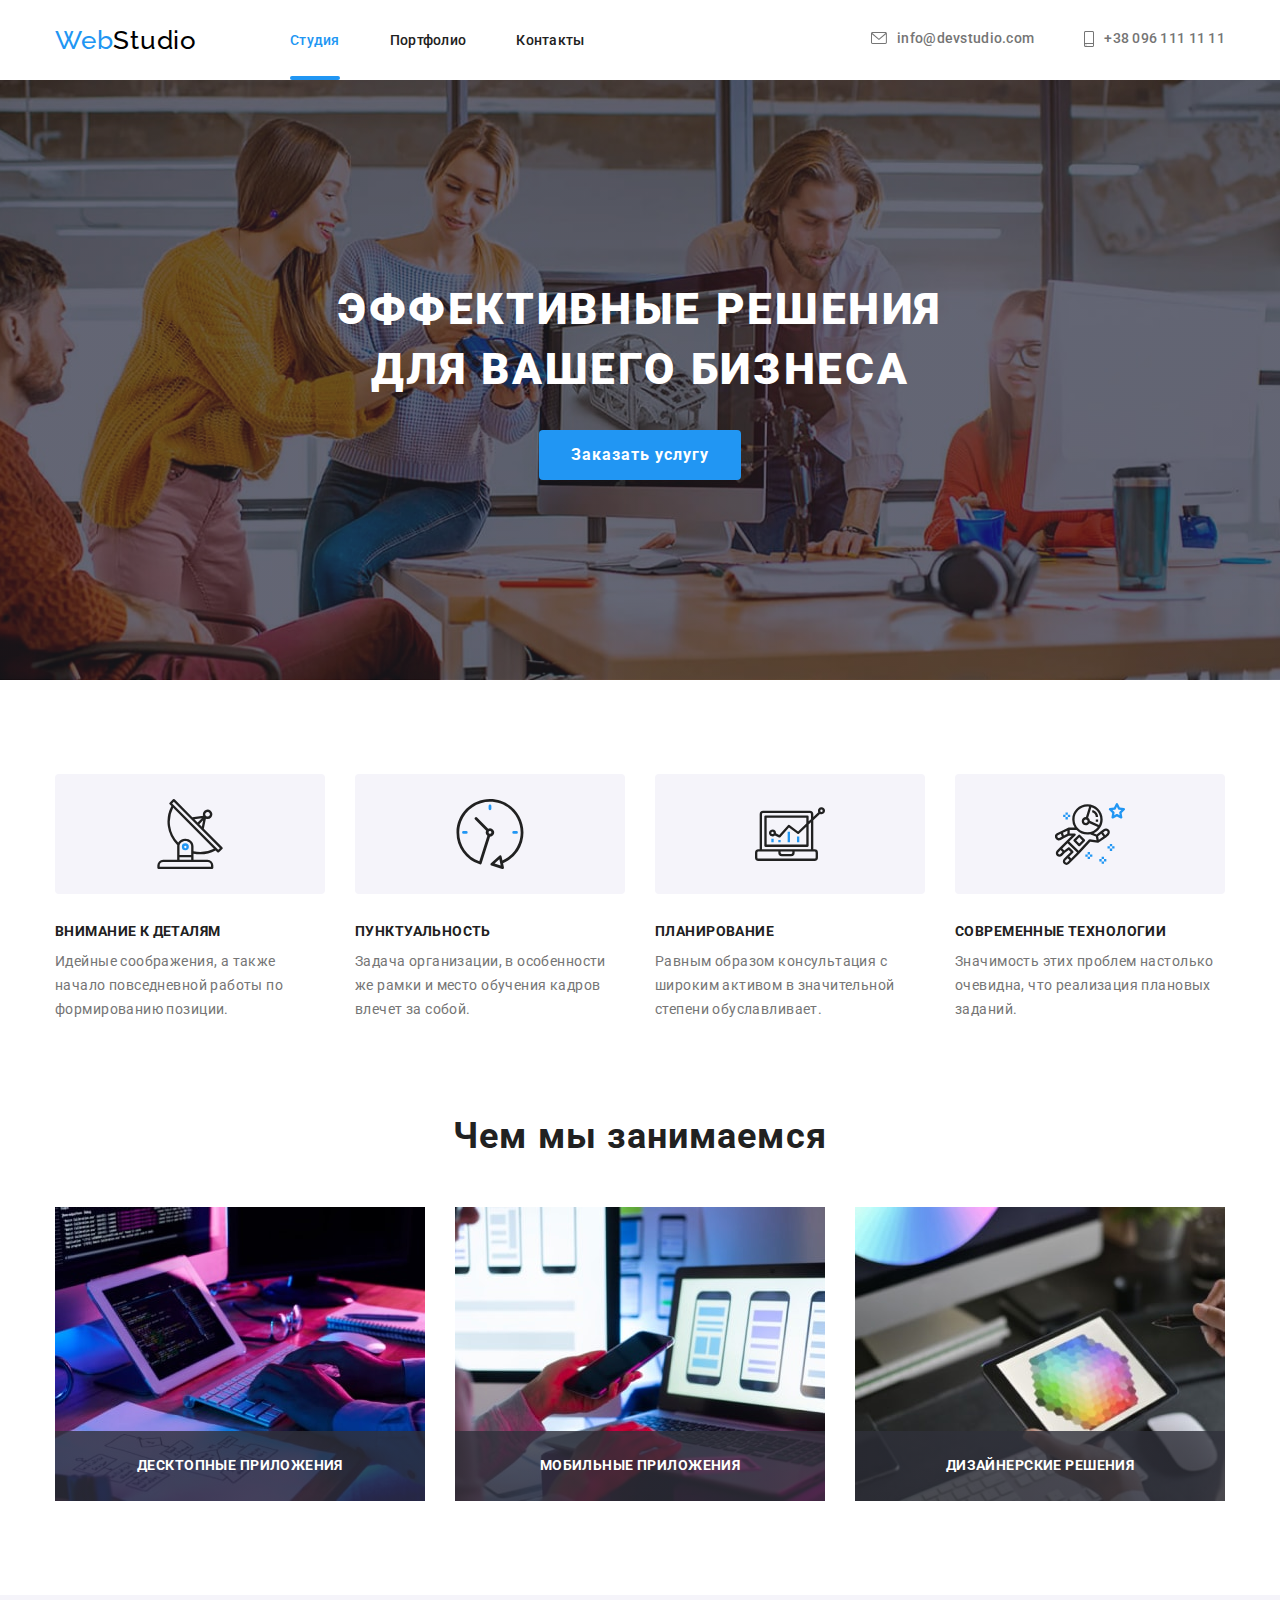
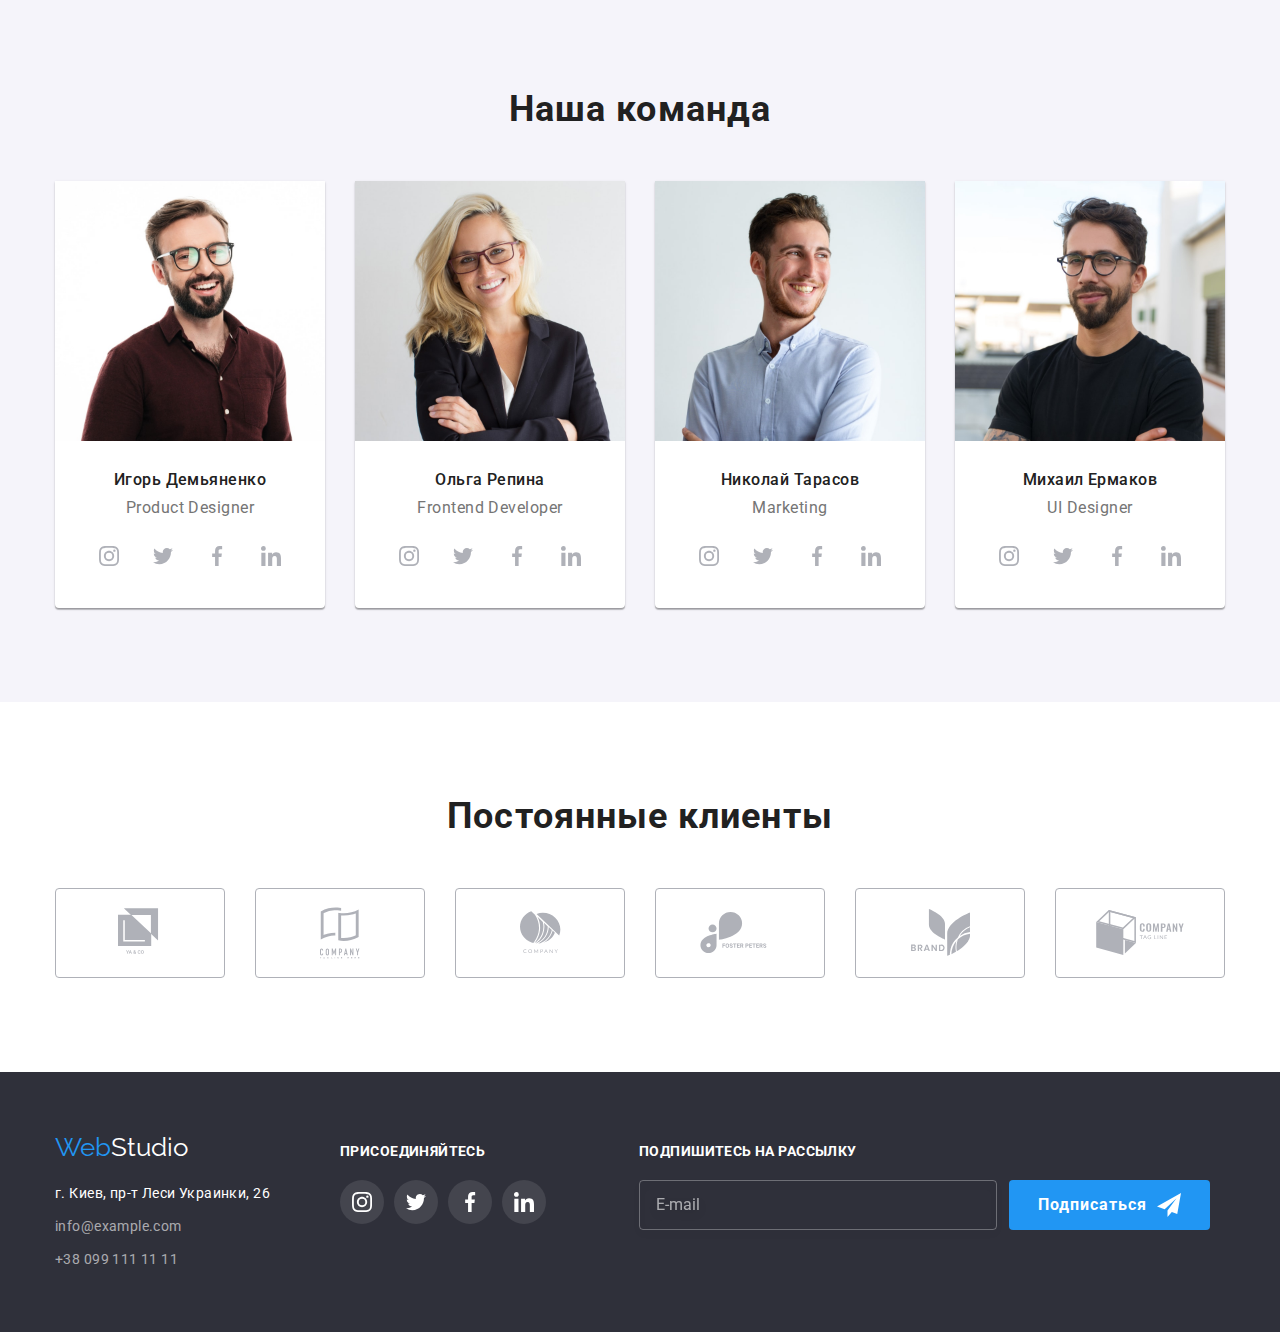
==== commit 4da4934d: "добавляет стилизацию и анимацию" ====
--- a/index.html
+++ b/index.html
@@ -433,28 +433,41 @@
         <form class="modal-form" action="#">
           <label class="modal-form-field">
             Имя
-            <input type="text" name="user-name" placeholder=" ">
+            <span class="form-input-wraper">
+              <input type="text" name="user-name" placeholder=" ">
+              <svg class="icon-input">
+                <use href="/images/sprite.svg#icon-person-black"></use>
+              </svg>
+            </span>
           </label>
           <label class="modal-form-field">
             Телефон
-            <input type="tel" name="user-tel" placeholder=" ">
+            <span class="form-input-wraper">
+             <input type="tel" name="user-tel" placeholder=" ">
+             <svg class="icon-input">
+               <use href="/images/sprite.svg#icon-phone-black"></use>
+             </svg>
+            </span>
           </label>
           <label class="modal-form-field" >
             Почта
-            <input type="email" name="user-email" placeholder=" ">
+            <span class="form-input-wraper">
+              <input type="email" name="user-email" placeholder=" ">
+              <svg class="icon-input">
+                <use href="/images/sprite.svg#icon-email-black"></use>
+              </svg>
+            </span>
           </label>
-          <label class="modal-form-field message">
+          <label for="modal-form-field" class="modal-form-field message">
             Комментарий
-            <textarea class="user-message" name="user-message" placeholder="Введите текст"></textarea>
+            <textarea id="modal-form-field" class="user-message" name="user-message" placeholder="Введите текст"></textarea>
           </label>
-          <div class="checkbox-conditions">
-            <input type="checkbox" name="accept-conditions" value="accepted">
-            <label class="modal-accept-conditions">
-              Соглашаюсь с рассылкой и принимаю
-              <a href="#">Условия договора</a>
-            </label>
+          <div class="modal-form-conditions">
+            <input id="form-checkbox" сlass="modal-form-checkbox" type="checkbox" name="accept-conditions" value="accepted">
+            <label for="form-checkbox" class="modal-accept-conditions">Соглашаюсь с рассылкой и принимаю<a href="#">Условия договора</a></label>
           </div>
-          <button class="modal-form-submit btn" type="submit">Отправить</button>
+          <button class="modal-form-submit btn" type="submit">
+            Отправить</button>
         </form>
 
       </div>
--- a/css/style.css
+++ b/css/style.css
@@ -775,11 +775,11 @@
   transition: var(--time-transition) var(--duration-transition);
 }
 
-/* .modal.is-hidden {
+.modal.is-hidden {
   visibility: hidden;
   pointer-events: none;
   opacity: 0;
-} */
+}
 
 .modal-window {
   position: absolute;
@@ -788,7 +788,7 @@
   transform: translate(-50%, -50%) scale(1);
 
   width: 528px;
-  /* height: 581px; */
+
   padding: 40px;
 
   background-color: #fff;
@@ -840,12 +840,12 @@
 }
 
 .modal-form-field,
-.modal-form-field > input,
+.form-input-wraper > input,
 .modal-form-field > textarea {
   display: block;
 }
 
-.modal-form-field > input,
+.form-input-wraper > input,
 .modal-form-field > textarea {
   margin-top: 4px;
 }
@@ -865,11 +865,55 @@
   letter-spacing: 0.01em;
 }
 
-.modal-form-field > input {
+.form-input-wraper > input {
   width: 100%;
   height: 40px;
+  padding-left: 42px;
+
+  font-family: var(--main-font);
+  font-weight: 400;
+  font-size: 12px;
+  line-height: 1.16;
+  letter-spacing: 0.01em;
+  color: var(--title-color);
+
   border: 1px solid rgba(33, 33, 33, 0.2);
   border-radius: 4px;
+
+  transition: var(--time-transition) var(--duration-transition);
+}
+
+.form-input-wraper > input:focus,
+.user-message:focus {
+  outline: none;
+  border-color: var(--acent-color);
+}
+
+.icon-input {
+  position: absolute;
+  left: 12px;
+  top: 50%;
+  transform: translateY(-50%);
+
+  width: 18px;
+  height: 18px;
+
+  fill: var(--title-color);
+
+  transition: var(--time-transition) var(--duration-transition);
+}
+
+.icon-input:hover {
+  fill: var(--acent-color);
+}
+
+.form-input-wraper > input:focus + .icon-input {
+  fill: var(--acent-color);
+}
+
+.form-input-wraper {
+  display: block;
+  position: relative;
 }
 
 .modal-form-field.message {
@@ -883,33 +927,85 @@
 
   font-family: var(--main-font);
   font-weight: 400;
-  font-size: 14px;
-  line-height: 1.14;
+  font-size: 12px;
+  line-height: 1.16;
   letter-spacing: 0.01em;
-  color: var(--main-color);
+  color: var(--title-color);
 
   border: 1px solid rgba(33, 33, 33, 0.2);
   border-radius: 4px;
   resize: none;
+
+  transition: var(--time-transition) var(--duration-transition);
 }
 
 .user-message::placeholder {
-  /* font-family: var(--main-font);
+  font-family: var(--main-font);
   font-weight: 400;
-  font-size: 14px;
-  line-height: 1.14;
-  letter-spacing: 0.01em; */
+  font-size: 12px;
+  line-height: 1.16;
+  letter-spacing: 0.01em;
   color: rgba(117, 117, 117, 0.5);
 }
 
-.checkbox-conditions {
-  padding-left: 24px;
+.modal-form-conditions {
+  position: relative;
   margin-bottom: 30px;
+  display: block;
+}
+
+.modal-form-conditions > input {
+  -moz-appearance: none;
+  -webkit-appearance: none;
+  appearance: none;
+}
+
+.modal-accept-conditions::before {
+  position: absolute;
+  top: 50%;
+  transform: translateY(-50%);
+  left: -24px;
+  display: inline-block;
+  content: "";
+  width: 16px;
+  height: 15px;
+  border: 2px solid var(--title-color);
+  border-radius: 2px;
+
+  /* transition: translateY(-50%) var(--time-transition) var(--duration-transition); */
 }
 
 .modal-accept-conditions {
+  position: absolute;
+  top: 0;
+  left: 36px;
   font-size: 14px;
   line-height: 1.71;
+  cursor: pointer;
+}
+
+.modal-accept-conditions > a {
+  display: inline-block;
+  margin-left: 5px;
+  text-decoration-skip-ink: none;
+  color: var(--acent-color);
+}
+
+.modal-form-conditions > input:checked + .modal-accept-conditions::before {
+  content: "";
+  display: inline-block;
+  /* position: absolute; */
+  /* top: 50%;
+  transform: translateY(-50%); */
+  /* outline: none; */
+  border-color: transparent;
+  /* overflow: visible; */
+  background-repeat: no-repeat;
+  /* background-position: center; */
+  background-color: var(--acent-color);
+  background-image: url(../images/original-images/icons-original/icon-check.svg);
+  width: 16px;
+  height: 15px;
 }
 
 .modal-form-submit {
